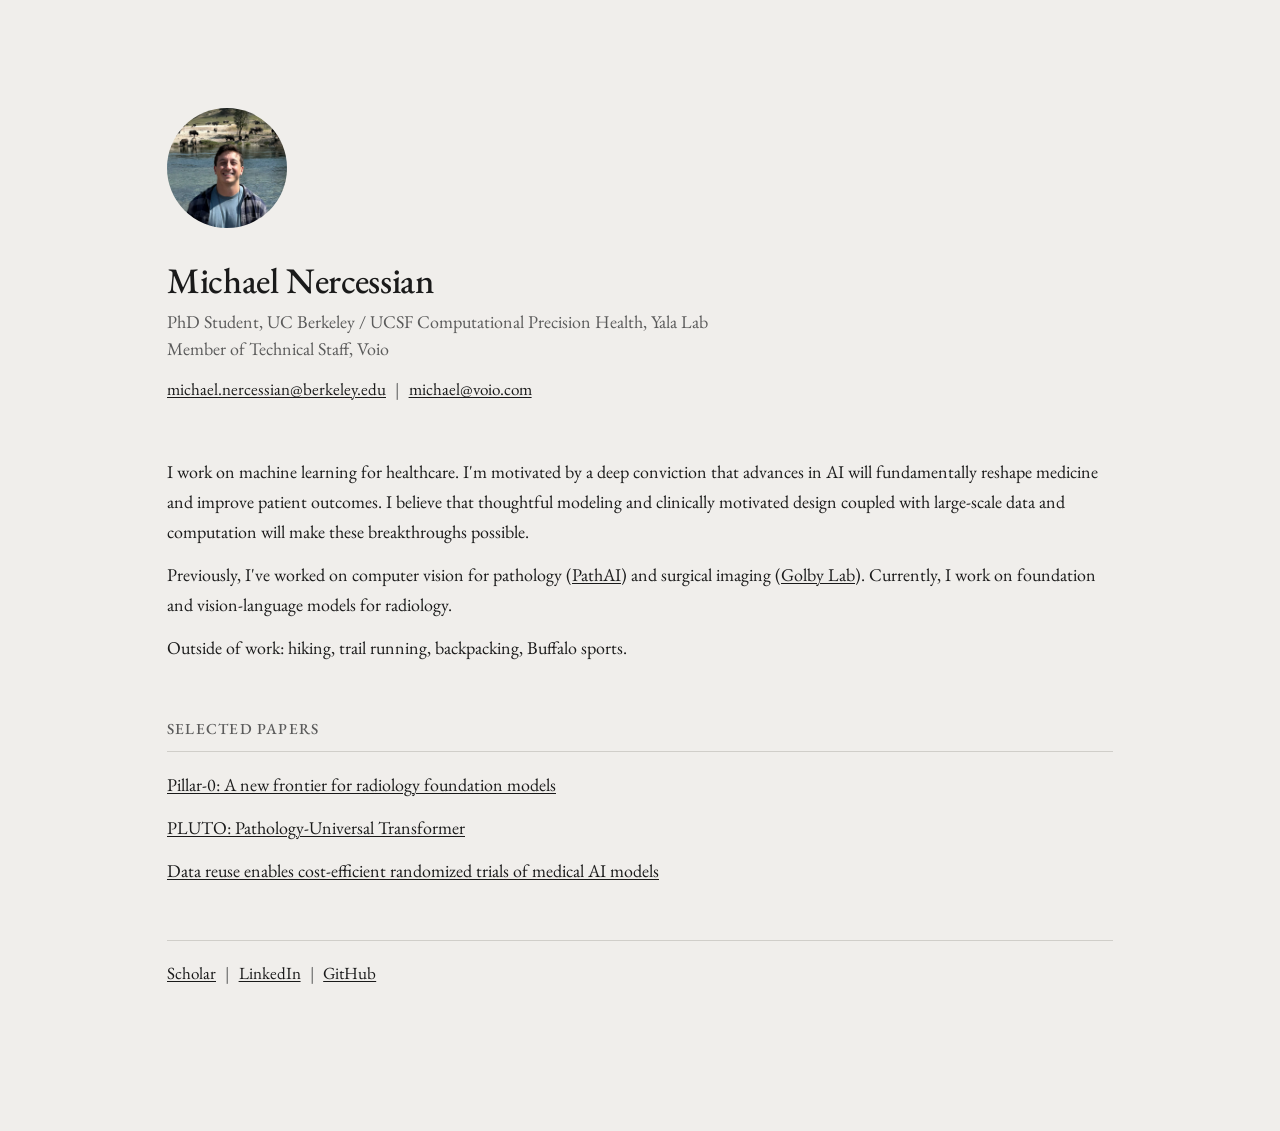
==== index.html @ 9b1d8e2d "Initial commit: personal website Made-with: Cursor" ====
<!DOCTYPE html>
<html lang="en">
<head>
  <meta charset="UTF-8">
  <meta name="viewport" content="width=device-width, initial-scale=1.0">
  <title>Michael Nercessian</title>
  <meta name="description" content="Michael Nercessian — PhD student at UC Berkeley / UCSF, Member of Technical Staff at Voio, working on machine learning for healthcare. Foundation and vision-language models for radiology.">
  <meta name="author" content="Michael Nercessian">
  <meta property="og:title" content="Michael Nercessian">
  <meta property="og:description" content="Michael Nercessian — PhD student at UC Berkeley / UCSF, Member of Technical Staff at Voio, working on machine learning for healthcare. Foundation and vision-language models for radiology.">
  <meta property="og:type" content="website">
  <meta name="twitter:card" content="summary">
  <meta name="twitter:title" content="Michael Nercessian">
  <meta name="twitter:description" content="Michael Nercessian — PhD student at UC Berkeley / UCSF, Member of Technical Staff at Voio, working on machine learning for healthcare. Foundation and vision-language models for radiology.">
  <link rel="icon" href="favicon.svg" type="image/svg+xml">
  <link rel="stylesheet" href="style.css">
  <link rel="preconnect" href="https://fonts.googleapis.com">
  <link rel="preconnect" href="https://fonts.gstatic.com" crossorigin>
  <link href="https://fonts.googleapis.com/css2?family=EB+Garamond:ital,wght@0,400;0,500;0,600;1,400;1,500&display=swap" rel="stylesheet">
</head>
<body>
  <main>
    <header>
      <img src="photo.png" alt="Michael Nercessian" class="headshot">
      <h1>Michael Nercessian</h1>
      <p class="titles">
        PhD Student, UC Berkeley / UCSF Computational Precision Health, Yala Lab<br>
        Member of Technical Staff, Voio
      </p>
      <p class="links">
        <a href="mailto:michael.nercessian@berkeley.edu">michael.nercessian@berkeley.edu</a>
        <span class="sep">|</span>
        <a href="mailto:michael@voio.com">michael@voio.com</a>
      </p>
    </header>

    <section class="bio">
      <p>
        I work on machine learning for healthcare. I'm motivated by a deep conviction that advances in AI will fundamentally reshape medicine and improve patient outcomes. I believe that thoughtful modeling and clinically motivated design coupled with large-scale data and computation will make these breakthroughs possible.
      </p>
      <p>
        Previously, I've worked on computer vision for pathology (<a href="https://www.pathai.com/" target="_blank" rel="noopener noreferrer">PathAI</a>) and surgical imaging (<a href="https://golbylab.bwh.harvard.edu/" target="_blank" rel="noopener noreferrer">Golby Lab</a>). Currently, I work on foundation and vision-language models for radiology.
      </p>
      <p>
        Outside of work: hiking, trail running, backpacking, Buffalo sports.
      </p>
    </section>

    <section>
      <h2>Selected Papers</h2>
      <ul class="papers-list">
        <li class="paper-item">
          <a href="https://arxiv.org/abs/2511.17803" target="_blank" rel="noopener noreferrer">Pillar-0: A new frontier for radiology foundation models</a>
          <div class="paper-preview">
            <img src="pillar0-preview.png" alt="Pillar-0 overview figure">
          </div>
        </li>
        <li class="paper-item">
          <a href="https://arxiv.org/abs/2405.07905" target="_blank" rel="noopener noreferrer">PLUTO: Pathology-Universal Transformer</a>
          <div class="paper-preview">
            <img src="pluto-preview.png" alt="PLUTO overview figure">
          </div>
        </li>
        <li class="paper-item">
          <a href="https://arxiv.org/abs/2511.08986" target="_blank" rel="noopener noreferrer">Data reuse enables cost-efficient randomized trials of medical AI models</a>
          <div class="paper-preview">
            <img src="bridge-preview.png" alt="BRIDGE trial schematic">
          </div>
        </li>
      </ul>
    </section>

    <footer>
      <hr>
      <p class="links">
        <a href="https://scholar.google.com/citations?user=CC8sHP8AAAAJ&hl=en&oi=ao" target="_blank" rel="noopener noreferrer">Scholar</a>
        <span class="sep">|</span>
        <a href="https://www.linkedin.com/in/michael-nercessian-52191514b/" target="_blank" rel="noopener noreferrer">LinkedIn</a>
        <span class="sep">|</span>
        <a href="https://github.com/mnercessian" target="_blank" rel="noopener noreferrer">GitHub</a>
      </p>
    </footer>
  </main>
</body>
</html>
---- style.css ----
:root {
  --bg: #f0eeeb;
  --text: #1a1a1a;
  --text-secondary: #5a5a5a;
  --link: #1a1a1a;
  --link-hover: #5a5a5a;
  --rule: #d0cec9;
}

* {
  margin: 0;
  padding: 0;
  box-sizing: border-box;
}

html {
  font-size: 18px;
}

body {
  font-family: 'EB Garamond', Georgia, serif;
  background: var(--bg);
  color: var(--text);
  line-height: 1.65;
  -webkit-font-smoothing: antialiased;
}

main {
  max-width: 1000px;
  margin: 0 auto;
  padding: 6rem 1.5rem 8rem;
}

header {
  margin-bottom: 3rem;
}

.headshot {
  width: 120px;
  height: 120px;
  border-radius: 50%;
  object-fit: cover;
  margin-bottom: 1.25rem;
  filter: grayscale(15%);
}

h1 {
  font-size: 2rem;
  font-weight: 500;
  letter-spacing: -0.01em;
  line-height: 1.2;
}

.titles {
  color: var(--text-secondary);
  margin-top: 0.3rem;
  font-size: 1rem;
  line-height: 1.5;
}

.links {
  color: var(--text-secondary);
  font-size: 0.95rem;
  margin-top: 0.3rem;
  margin-bottom: 0;
}

.bio {
  margin-bottom: 3rem;
}

section {
  margin-bottom: 3rem;
}

h2 {
  font-size: 0.85rem;
  font-weight: 500;
  text-transform: uppercase;
  letter-spacing: 0.08em;
  color: var(--text-secondary);
  margin-bottom: 1rem;
  padding-bottom: 0.5rem;
  border-bottom: 1px solid var(--rule);
}

p {
  margin-bottom: 0.75rem;
}

a {
  color: var(--link);
  text-decoration-thickness: 1px;
  text-underline-offset: 2px;
  transition: color 0.15s ease;
}

a:hover {
  color: var(--link-hover);
}

.papers-list {
  list-style: none;
}

.papers-list li {
  margin-bottom: 0.75rem;
}

.paper-item {
  position: relative;
}

.paper-preview {
  display: none;
  position: absolute;
  left: 0;
  bottom: 100%;
  z-index: 10;
  padding-bottom: 0.5rem;
}

.paper-item:hover .paper-preview {
  display: block;
}

.paper-preview img {
  max-width: 300px;
  border-radius: 4px;
  box-shadow: 0 4px 20px rgba(0, 0, 0, 0.12);
}

.sep {
  color: var(--text-secondary);
  margin: 0 0.35rem;
}

footer hr {
  border: none;
  border-top: 1px solid var(--rule);
  margin-bottom: 1rem;
}

footer .links {
  margin-bottom: 0;
}

@media (max-width: 480px) {
  html {
    font-size: 16px;
  }

  main {
    padding: 4rem 1.25rem 6rem;
  }
}
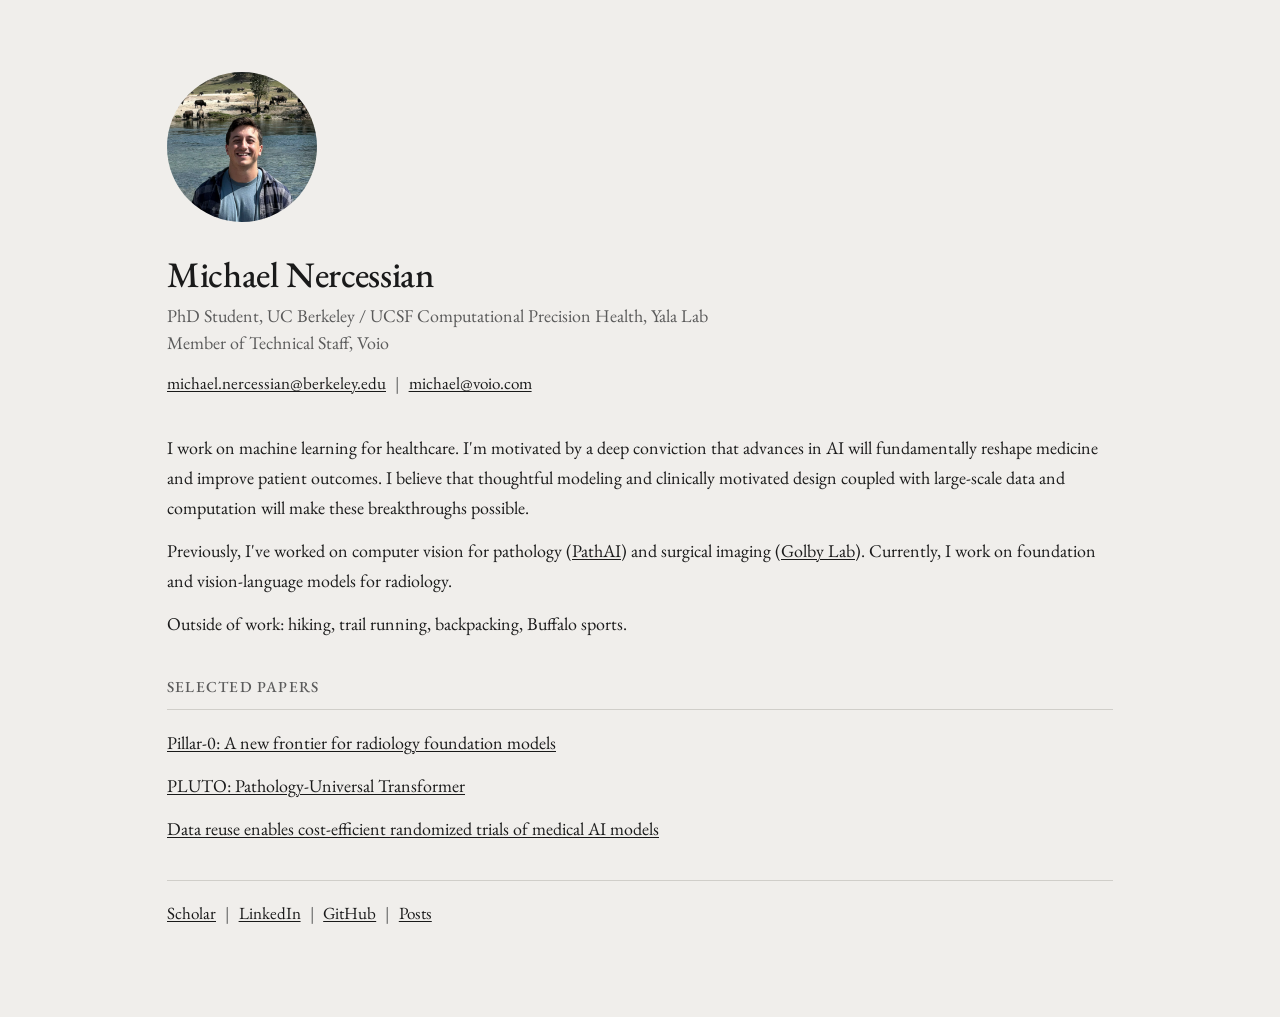
==== commit 6b27ec5c: "add connector to the auc page" ====
--- a/index.html
+++ b/index.html
@@ -4,14 +4,14 @@
   <meta charset="UTF-8">
   <meta name="viewport" content="width=device-width, initial-scale=1.0">
   <title>Michael Nercessian</title>
-  <meta name="description" content="Michael Nercessian — PhD student at UC Berkeley / UCSF, Member of Technical Staff at Voio, working on machine learning for healthcare. Foundation and vision-language models for radiology.">
+  <meta name="description" content="Michael Nercessian — PhD student at UC Berkeley / UCSF, Member of Technical Staff at Voio, working on machine learning for healthcare.">
   <meta name="author" content="Michael Nercessian">
   <meta property="og:title" content="Michael Nercessian">
-  <meta property="og:description" content="Michael Nercessian — PhD student at UC Berkeley / UCSF, Member of Technical Staff at Voio, working on machine learning for healthcare. Foundation and vision-language models for radiology.">
+  <meta property="og:description" content="Michael Nercessian — PhD student at UC Berkeley / UCSF, Member of Technical Staff at Voio, working on machine learning for healthcare.">
   <meta property="og:type" content="website">
   <meta name="twitter:card" content="summary">
   <meta name="twitter:title" content="Michael Nercessian">
-  <meta name="twitter:description" content="Michael Nercessian — PhD student at UC Berkeley / UCSF, Member of Technical Staff at Voio, working on machine learning for healthcare. Foundation and vision-language models for radiology.">
+  <meta name="twitter:description" content="Michael Nercessian — PhD student at UC Berkeley / UCSF, Member of Technical Staff at Voio, working on machine learning for healthcare.">
   <link rel="icon" href="favicon.svg" type="image/svg+xml">
   <link rel="stylesheet" href="style.css">
   <link rel="preconnect" href="https://fonts.googleapis.com">
@@ -78,6 +78,8 @@
         <a href="https://www.linkedin.com/in/michael-nercessian-52191514b/" target="_blank" rel="noopener noreferrer">LinkedIn</a>
         <span class="sep">|</span>
         <a href="https://github.com/mnercessian" target="_blank" rel="noopener noreferrer">GitHub</a>
+        <span class="sep">|</span>
+        <a href="auc/">Posts</a>
       </p>
     </footer>
   </main>
--- a/style.css
+++ b/style.css
@@ -28,16 +28,16 @@
 main {
   max-width: 1000px;
   margin: 0 auto;
-  padding: 6rem 1.5rem 8rem;
+  padding: 4rem 1.5rem 5rem;
 }
 
 header {
-  margin-bottom: 3rem;
+  margin-bottom: 2rem;
 }
 
 .headshot {
-  width: 120px;
-  height: 120px;
+  width: 150px;
+  height: 150px;
   border-radius: 50%;
   object-fit: cover;
   margin-bottom: 1.25rem;
@@ -66,11 +66,11 @@
 }
 
 .bio {
-  margin-bottom: 3rem;
+  margin-bottom: 2rem;
 }
 
 section {
-  margin-bottom: 3rem;
+  margin-bottom: 2rem;
 }
 
 h2 {
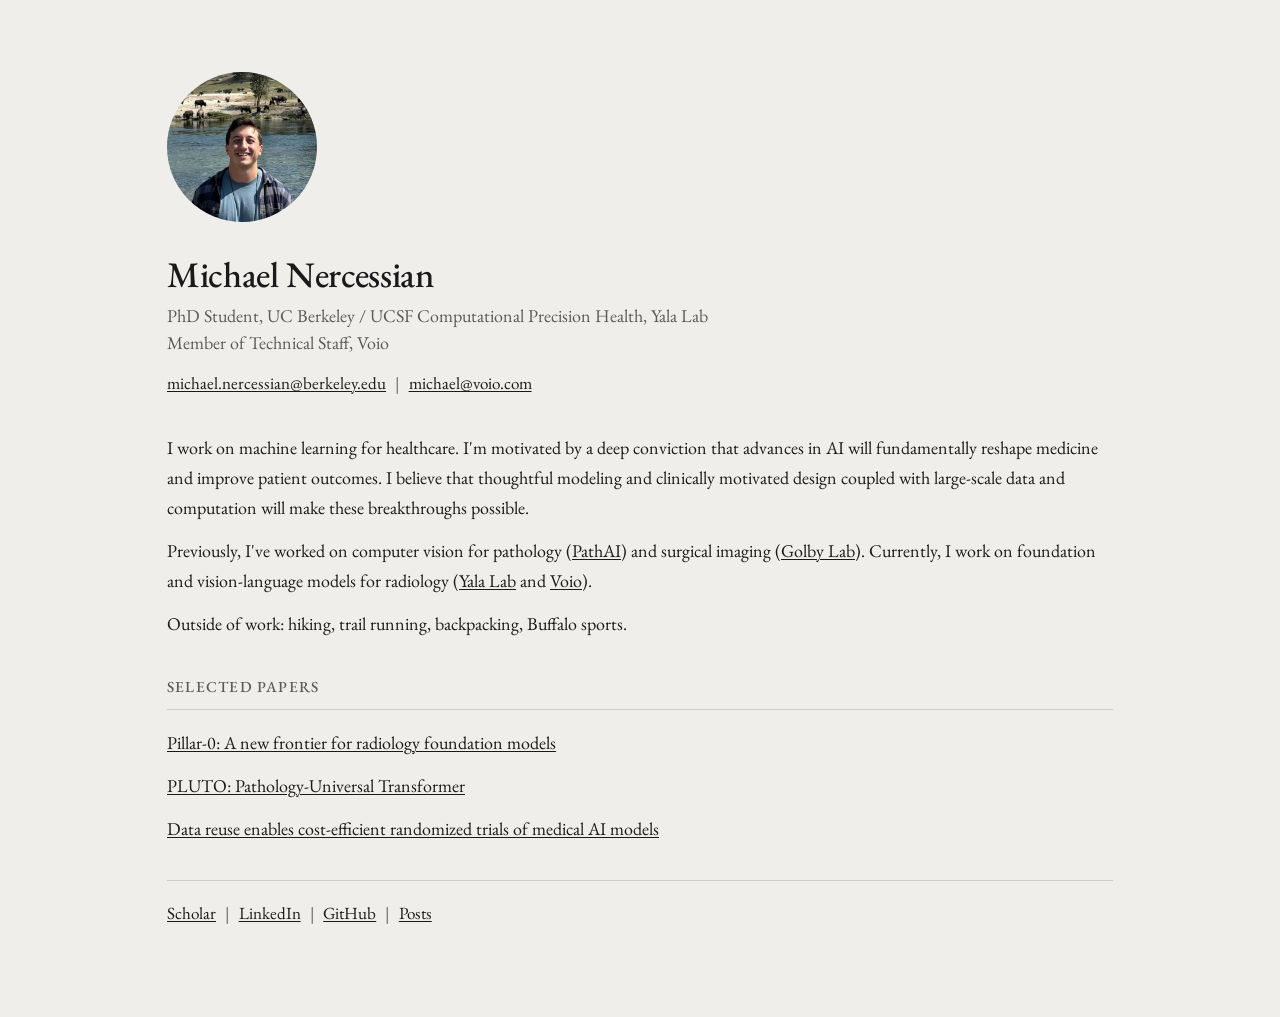
==== commit cd70607a: "add more links" ====
--- a/index.html
+++ b/index.html
@@ -39,7 +39,7 @@
         I work on machine learning for healthcare. I'm motivated by a deep conviction that advances in AI will fundamentally reshape medicine and improve patient outcomes. I believe that thoughtful modeling and clinically motivated design coupled with large-scale data and computation will make these breakthroughs possible.
       </p>
       <p>
-        Previously, I've worked on computer vision for pathology (<a href="https://www.pathai.com/" target="_blank" rel="noopener noreferrer">PathAI</a>) and surgical imaging (<a href="https://golbylab.bwh.harvard.edu/" target="_blank" rel="noopener noreferrer">Golby Lab</a>). Currently, I work on foundation and vision-language models for radiology.
+        Previously, I've worked on computer vision for pathology (<a href="https://www.pathai.com/" target="_blank" rel="noopener noreferrer">PathAI</a>) and surgical imaging (<a href="https://golbylab.bwh.harvard.edu/" target="_blank" rel="noopener noreferrer">Golby Lab</a>). Currently, I work on foundation and vision-language models for radiology (<a href="https://www.adamyala.org/" target="_blank" rel="noopener noreferrer">Yala Lab</a> and <a href="https://www.voio.com/" target="_blank" rel="noopener noreferrer">Voio</a>).
       </p>
       <p>
         Outside of work: hiking, trail running, backpacking, Buffalo sports.
@@ -79,7 +79,7 @@
         <span class="sep">|</span>
         <a href="https://github.com/mnercessian" target="_blank" rel="noopener noreferrer">GitHub</a>
         <span class="sep">|</span>
-        <a href="auc/">Posts</a>
+        <a href="/posts/">Posts</a>
       </p>
     </footer>
   </main>
--- a/style.css
+++ b/style.css
@@ -109,6 +109,7 @@
 
 .paper-item {
   position: relative;
+  width: fit-content;
 }
 
 .paper-preview {
@@ -118,6 +119,7 @@
   bottom: 100%;
   z-index: 10;
   padding-bottom: 0.5rem;
+  pointer-events: none;
 }
 
 .paper-item:hover .paper-preview {
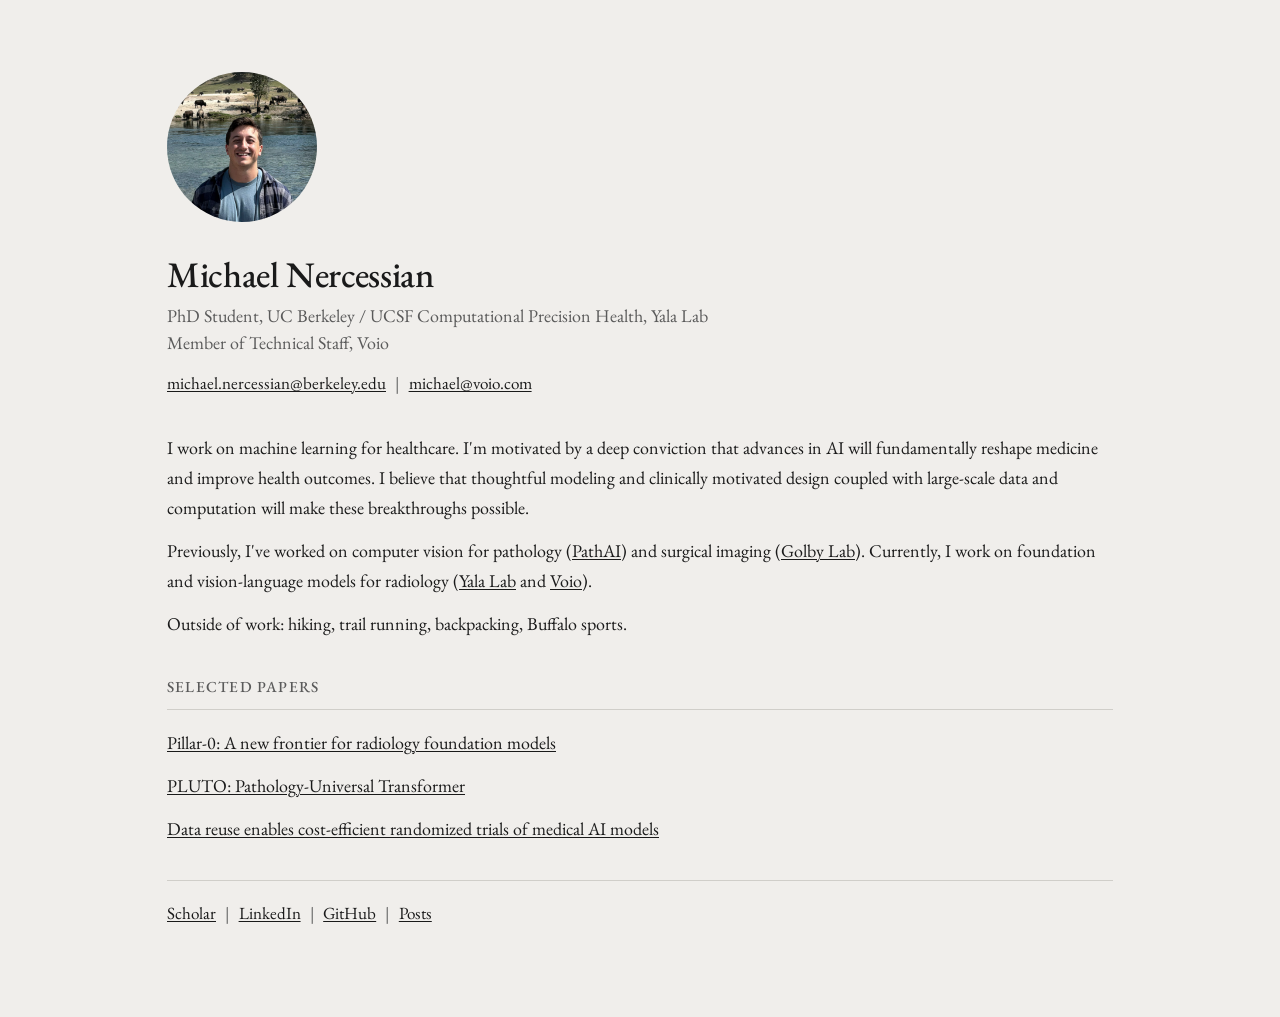
==== commit a187475a: "update health outcomes wording Co-authored-by: Cursor <cursoragent@cursor.com>" ====
--- a/index.html
+++ b/index.html
@@ -36,7 +36,7 @@
 
     <section class="bio">
       <p>
-        I work on machine learning for healthcare. I'm motivated by a deep conviction that advances in AI will fundamentally reshape medicine and improve patient outcomes. I believe that thoughtful modeling and clinically motivated design coupled with large-scale data and computation will make these breakthroughs possible.
+        I work on machine learning for healthcare. I'm motivated by a deep conviction that advances in AI will fundamentally reshape medicine and improve health outcomes. I believe that thoughtful modeling and clinically motivated design coupled with large-scale data and computation will make these breakthroughs possible.
       </p>
       <p>
         Previously, I've worked on computer vision for pathology (<a href="https://www.pathai.com/" target="_blank" rel="noopener noreferrer">PathAI</a>) and surgical imaging (<a href="https://golbylab.bwh.harvard.edu/" target="_blank" rel="noopener noreferrer">Golby Lab</a>). Currently, I work on foundation and vision-language models for radiology (<a href="https://www.adamyala.org/" target="_blank" rel="noopener noreferrer">Yala Lab</a> and <a href="https://www.voio.com/" target="_blank" rel="noopener noreferrer">Voio</a>).
